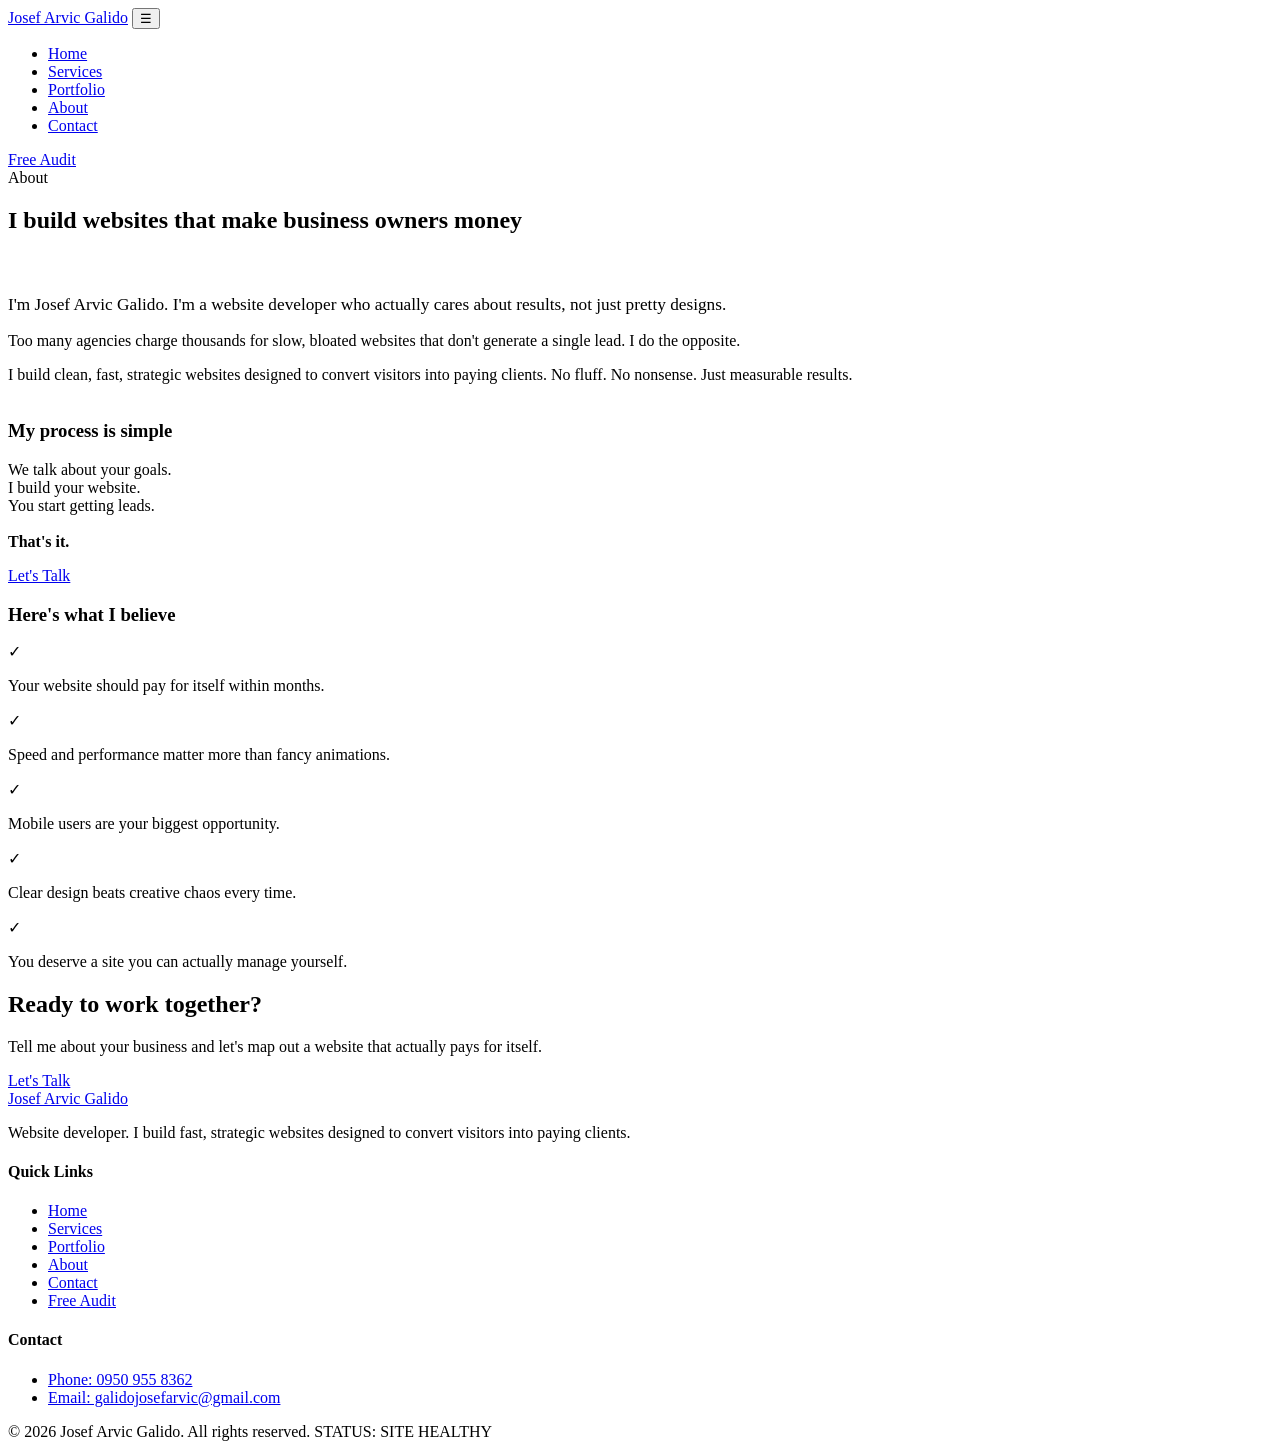
==== about.html @ 38b643fd "Add files via upload" ====
<!DOCTYPE html>
<html lang="en">
<head>
<meta charset="UTF-8">
<meta name="viewport" content="width=device-width, initial-scale=1.0">
<title>About — Josef Arvic Galido</title>
<meta name="description" content="I'm Josef Arvic Galido, a website developer who builds fast, strategic websites designed to make you money.">
<link rel="preconnect" href="https://fonts.googleapis.com">
<link rel="preconnect" href="https://fonts.gstatic.com" crossorigin>
<link href="https://fonts.googleapis.com/css2?family=Space+Grotesk:wght@500;600;700&family=Inter:wght@400;500;600;700&family=IBM+Plex+Mono:wght@400;500;600&display=swap" rel="stylesheet">
<link rel="stylesheet" href="css/style.css">
</head>
<body>

<header class="site-header">
  <nav class="nav">
    <a href="index.html" class="brand"><span class="blip"></span>Josef Arvic Galido</a>
    <button class="nav-toggle" aria-label="Toggle menu" aria-expanded="false">☰</button>
    <ul class="nav-links">
      <li><a href="index.html">Home</a></li>
      <li><a href="services.html">Services</a></li>
      <li><a href="portfolio.html">Portfolio</a></li>
      <li><a href="about.html" class="is-active">About</a></li>
      <li><a href="contact.html">Contact</a></li>
    </ul>
    <div class="nav-cta">
      <a href="audit.html" class="btn btn-secondary">Free Audit</a>
    </div>
  </nav>
</header>

<main>

  <section class="page-hero">
    <div class="container">
      <span class="tag -pass"><span class="dot"></span>About</span>
      <h1>I build websites that make business owners money</h1>
    </div>
  </section>

  <section style="padding-top:24px;">
    <div class="container">
      <div class="grid-2" style="align-items:start;">
        <div>
          <p style="font-size:1.08rem; color:var(--ink);">I'm Josef Arvic Galido. I'm a website developer who actually cares about results, not just pretty designs.</p>
          <p>Too many agencies charge thousands for slow, bloated websites that don't generate a single lead. I do the opposite.</p>
          <p>I build clean, fast, strategic websites designed to convert visitors into paying clients. No fluff. No nonsense. Just measurable results.</p>

          <h3 style="margin-top:36px;">My process is simple</h3>
          <div class="process-steps">
            <div class="process-step"><span class="num"></span><p style="margin:0; color:var(--ink);">We talk about your goals.</p></div>
            <div class="process-step"><span class="num"></span><p style="margin:0; color:var(--ink);">I build your website.</p></div>
            <div class="process-step"><span class="num"></span><p style="margin:0; color:var(--ink);">You start getting leads.</p></div>
          </div>
          <p style="margin-top:18px; font-weight:600; color:var(--ink);">That's it.</p>

          <a href="contact.html" class="btn btn-primary" style="margin-top:10px;">Let's Talk</a>
        </div>

        <div>
          <h3 style="margin-bottom:16px;">Here's what I believe</h3>
          <div class="belief-list">
            <div class="belief-item"><span class="mark">✓</span><p>Your website should pay for itself within months.</p></div>
            <div class="belief-item"><span class="mark">✓</span><p>Speed and performance matter more than fancy animations.</p></div>
            <div class="belief-item"><span class="mark">✓</span><p>Mobile users are your biggest opportunity.</p></div>
            <div class="belief-item"><span class="mark">✓</span><p>Clear design beats creative chaos every time.</p></div>
            <div class="belief-item"><span class="mark">✓</span><p>You deserve a site you can actually manage yourself.</p></div>
          </div>
        </div>
      </div>

      <div class="final-cta mt-lg">
        <h2>Ready to work together?</h2>
        <p>Tell me about your business and let's map out a website that actually pays for itself.</p>
        <a href="contact.html" class="btn btn-primary">Let's Talk</a>
      </div>
    </div>
  </section>

</main>

<footer class="site-footer">
  <div class="container">
    <div class="footer-grid">
      <div class="footer-brand">
        <a href="index.html" class="brand"><span class="blip"></span>Josef Arvic Galido</a>
        <p>Website developer. I build fast, strategic websites designed to convert visitors into paying clients.</p>
      </div>
      <div class="footer-col">
        <h4>Quick Links</h4>
        <ul>
          <li><a href="index.html">Home</a></li>
          <li><a href="services.html">Services</a></li>
          <li><a href="portfolio.html">Portfolio</a></li>
          <li><a href="about.html">About</a></li>
          <li><a href="contact.html">Contact</a></li>
          <li><a href="audit.html">Free Audit</a></li>
        </ul>
      </div>
      <div class="footer-col">
        <h4>Contact</h4>
        <ul>
          <li><a href="tel:+639509558362">Phone: 0950 955 8362</a></li>
          <li><a href="mailto:galidojosefarvic@gmail.com">Email: galidojosefarvic@gmail.com</a></li>
        </ul>
      </div>
    </div>
    <div class="footer-bottom">
      <span>© 2026 Josef Arvic Galido. All rights reserved.</span>
      <span>STATUS: SITE HEALTHY</span>
    </div>
  </div>
</footer>

<script src="js/script.js"></script>
</body>
</html>
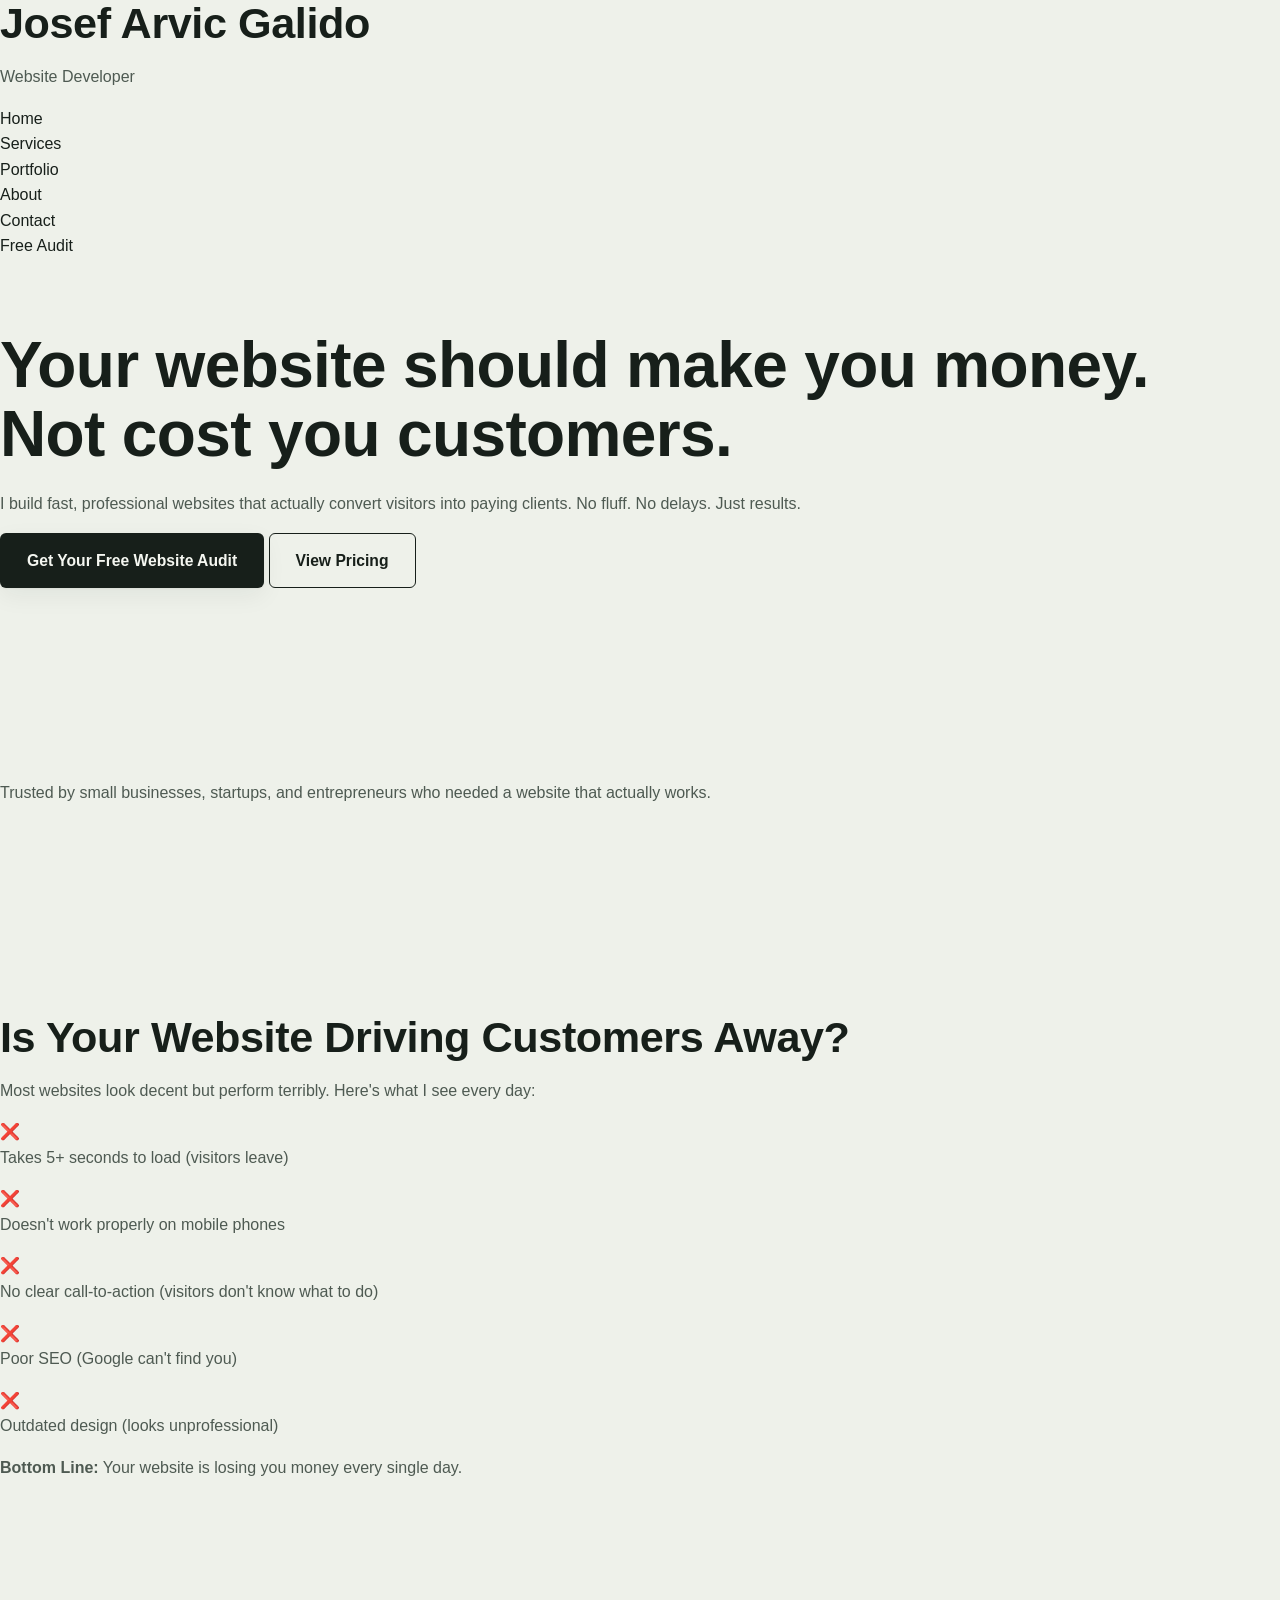
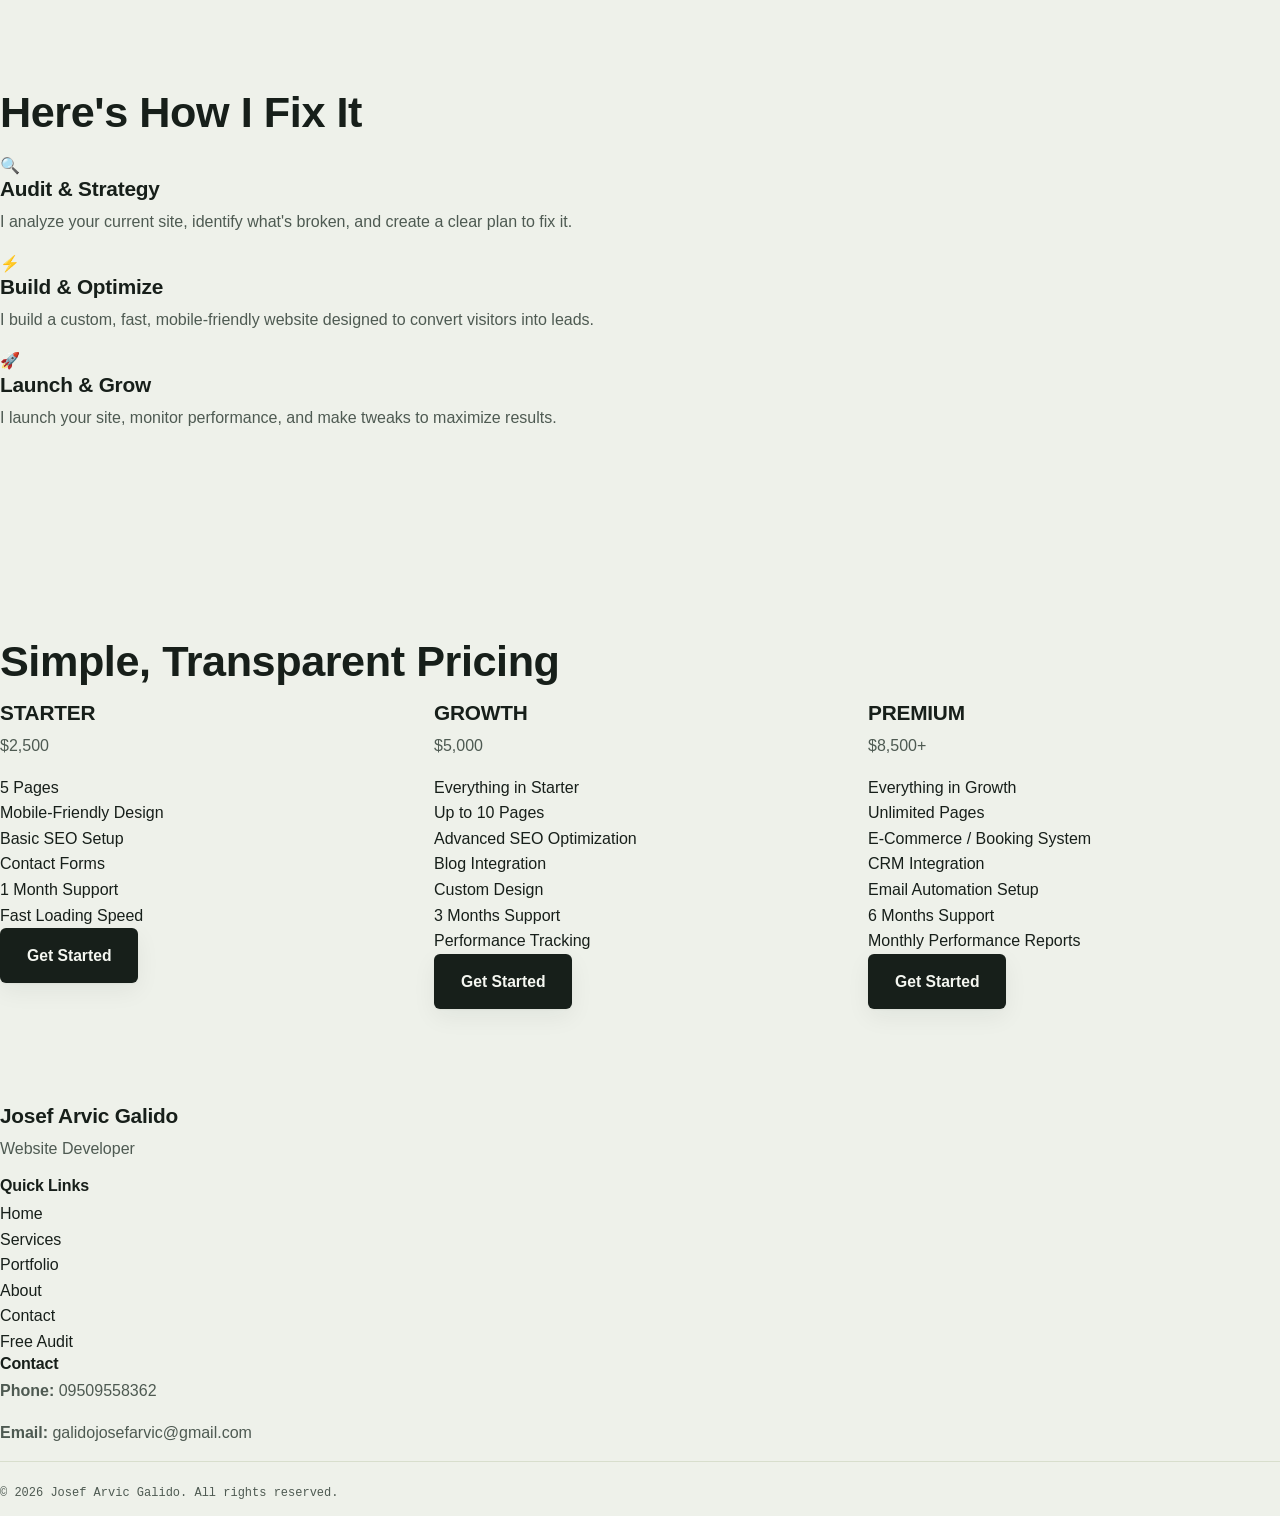
==== commit f8de388e: "Update about.html" ====
--- a/about.html
+++ b/about.html
@@ -1,117 +1,186 @@
 <!DOCTYPE html>
 <html lang="en">
 <head>
-<meta charset="UTF-8">
-<meta name="viewport" content="width=device-width, initial-scale=1.0">
-<title>About — Josef Arvic Galido</title>
-<meta name="description" content="I'm Josef Arvic Galido, a website developer who builds fast, strategic websites designed to make you money.">
-<link rel="preconnect" href="https://fonts.googleapis.com">
-<link rel="preconnect" href="https://fonts.gstatic.com" crossorigin>
-<link href="https://fonts.googleapis.com/css2?family=Space+Grotesk:wght@500;600;700&family=Inter:wght@400;500;600;700&family=IBM+Plex+Mono:wght@400;500;600&display=swap" rel="stylesheet">
-<link rel="stylesheet" href="css/style.css">
+    <meta charset="UTF-8">
+    <meta name="viewport" content="width=device-width, initial-scale=1.0">
+    <title>Josef Galido - Website Developer</title>
+    
+    <!-- CORRECT CSS PATH -->
+    <link rel="stylesheet" href="style.css">
 </head>
 <body>
 
-<header class="site-header">
-  <nav class="nav">
-    <a href="index.html" class="brand"><span class="blip"></span>Josef Arvic Galido</a>
-    <button class="nav-toggle" aria-label="Toggle menu" aria-expanded="false">☰</button>
-    <ul class="nav-links">
-      <li><a href="index.html">Home</a></li>
-      <li><a href="services.html">Services</a></li>
-      <li><a href="portfolio.html">Portfolio</a></li>
-      <li><a href="about.html" class="is-active">About</a></li>
-      <li><a href="contact.html">Contact</a></li>
-    </ul>
-    <div class="nav-cta">
-      <a href="audit.html" class="btn btn-secondary">Free Audit</a>
-    </div>
-  </nav>
-</header>
+    <!-- ===== NAVIGATION ===== -->
+    <nav>
+        <div class="nav-container">
+            <div class="logo">
+                <h2>Josef Arvic Galido</h2>
+                <p>Website Developer</p>
+            </div>
+            <ul>
+                <li><a href="index.html">Home</a></li>
+                <li><a href="services.html">Services</a></li>
+                <li><a href="portfolio.html">Portfolio</a></li>
+                <li><a href="about.html">About</a></li>
+                <li><a href="contact.html">Contact</a></li>
+                <li><a href="audit.html">Free Audit</a></li>
+            </ul>
+        </div>
+    </nav>
 
-<main>
+    <!-- ===== HERO SECTION ===== -->
+    <section class="hero">
+        <div class="hero-container">
+            <h1>Your website should make you money.<br>Not cost you customers.</h1>
+            <p>I build fast, professional websites that actually convert visitors into paying clients. No fluff. No delays. Just results.</p>
+            <div class="hero-buttons">
+                <a href="audit.html" class="btn btn-primary">Get Your Free Website Audit</a>
+                <a href="services.html" class="btn btn-secondary">View Pricing</a>
+            </div>
+        </div>
+    </section>
 
-  <section class="page-hero">
-    <div class="container">
-      <span class="tag -pass"><span class="dot"></span>About</span>
-      <h1>I build websites that make business owners money</h1>
-    </div>
-  </section>
+    <!-- ===== TRUST BAR ===== -->
+    <section class="trust-bar">
+        <p>Trusted by small businesses, startups, and entrepreneurs who needed a website that actually works.</p>
+    </section>
 
-  <section style="padding-top:24px;">
-    <div class="container">
-      <div class="grid-2" style="align-items:start;">
-        <div>
-          <p style="font-size:1.08rem; color:var(--ink);">I'm Josef Arvic Galido. I'm a website developer who actually cares about results, not just pretty designs.</p>
-          <p>Too many agencies charge thousands for slow, bloated websites that don't generate a single lead. I do the opposite.</p>
-          <p>I build clean, fast, strategic websites designed to convert visitors into paying clients. No fluff. No nonsense. Just measurable results.</p>
+    <!-- ===== DIAGNOSIS SECTION ===== -->
+    <section class="diagnosis">
+        <div class="diagnosis-container">
+            <h2>Is Your Website Driving Customers Away?</h2>
+            <p>Most websites look decent but perform terribly. Here's what I see every day:</p>
+            <div class="diagnosis-grid">
+                <div class="diagnosis-item">
+                    <span class="icon">❌</span>
+                    <p>Takes 5+ seconds to load (visitors leave)</p>
+                </div>
+                <div class="diagnosis-item">
+                    <span class="icon">❌</span>
+                    <p>Doesn't work properly on mobile phones</p>
+                </div>
+                <div class="diagnosis-item">
+                    <span class="icon">❌</span>
+                    <p>No clear call-to-action (visitors don't know what to do)</p>
+                </div>
+                <div class="diagnosis-item">
+                    <span class="icon">❌</span>
+                    <p>Poor SEO (Google can't find you)</p>
+                </div>
+                <div class="diagnosis-item">
+                    <span class="icon">❌</span>
+                    <p>Outdated design (looks unprofessional)</p>
+                </div>
+            </div>
+            <p class="diagnosis-bottom"><strong>Bottom Line:</strong> Your website is losing you money every single day.</p>
+        </div>
+    </section>
 
-          <h3 style="margin-top:36px;">My process is simple</h3>
-          <div class="process-steps">
-            <div class="process-step"><span class="num"></span><p style="margin:0; color:var(--ink);">We talk about your goals.</p></div>
-            <div class="process-step"><span class="num"></span><p style="margin:0; color:var(--ink);">I build your website.</p></div>
-            <div class="process-step"><span class="num"></span><p style="margin:0; color:var(--ink);">You start getting leads.</p></div>
-          </div>
-          <p style="margin-top:18px; font-weight:600; color:var(--ink);">That's it.</p>
+    <!-- ===== SOLUTION SECTION ===== -->
+    <section class="solution">
+        <div class="solution-container">
+            <h2>Here's How I Fix It</h2>
+            <div class="solution-grid">
+                <div class="solution-item">
+                    <span class="icon">🔍</span>
+                    <h3>Audit & Strategy</h3>
+                    <p>I analyze your current site, identify what's broken, and create a clear plan to fix it.</p>
+                </div>
+                <div class="solution-item">
+                    <span class="icon">⚡</span>
+                    <h3>Build & Optimize</h3>
+                    <p>I build a custom, fast, mobile-friendly website designed to convert visitors into leads.</p>
+                </div>
+                <div class="solution-item">
+                    <span class="icon">🚀</span>
+                    <h3>Launch & Grow</h3>
+                    <p>I launch your site, monitor performance, and make tweaks to maximize results.</p>
+                </div>
+            </div>
+        </div>
+    </section>
 
-          <a href="contact.html" class="btn btn-primary" style="margin-top:10px;">Let's Talk</a>
+    <!-- ===== PRICING SECTION ===== -->
+    <section class="pricing">
+        <div class="pricing-container">
+            <h2>Simple, Transparent Pricing</h2>
+            <div class="pricing-grid">
+                <div class="pricing-item">
+                    <h3>STARTER</h3>
+                    <p class="price">$2,500</p>
+                    <ul>
+                        <li>5 Pages</li>
+                        <li>Mobile-Friendly Design</li>
+                        <li>Basic SEO Setup</li>
+                        <li>Contact Forms</li>
+                        <li>1 Month Support</li>
+                        <li>Fast Loading Speed</li>
+                    </ul>
+                    <a href="contact.html" class="btn btn-primary">Get Started</a>
+                </div>
+                <div class="pricing-item">
+                    <h3>GROWTH</h3>
+                    <p class="price">$5,000</p>
+                    <ul>
+                        <li>Everything in Starter</li>
+                        <li>Up to 10 Pages</li>
+                        <li>Advanced SEO Optimization</li>
+                        <li>Blog Integration</li>
+                        <li>Custom Design</li>
+                        <li>3 Months Support</li>
+                        <li>Performance Tracking</li>
+                    </ul>
+                    <a href="contact.html" class="btn btn-primary">Get Started</a>
+                </div>
+                <div class="pricing-item">
+                    <h3>PREMIUM</h3>
+                    <p class="price">$8,500+</p>
+                    <ul>
+                        <li>Everything in Growth</li>
+                        <li>Unlimited Pages</li>
+                        <li>E-Commerce / Booking System</li>
+                        <li>CRM Integration</li>
+                        <li>Email Automation Setup</li>
+                        <li>6 Months Support</li>
+                        <li>Monthly Performance Reports</li>
+                    </ul>
+                    <a href="contact.html" class="btn btn-primary">Get Started</a>
+                </div>
+            </div>
         </div>
+    </section>
 
-        <div>
-          <h3 style="margin-bottom:16px;">Here's what I believe</h3>
-          <div class="belief-list">
-            <div class="belief-item"><span class="mark">✓</span><p>Your website should pay for itself within months.</p></div>
-            <div class="belief-item"><span class="mark">✓</span><p>Speed and performance matter more than fancy animations.</p></div>
-            <div class="belief-item"><span class="mark">✓</span><p>Mobile users are your biggest opportunity.</p></div>
-            <div class="belief-item"><span class="mark">✓</span><p>Clear design beats creative chaos every time.</p></div>
-            <div class="belief-item"><span class="mark">✓</span><p>You deserve a site you can actually manage yourself.</p></div>
-          </div>
+    <!-- ===== FOOTER ===== -->
+    <footer>
+        <div class="footer-container">
+            <div class="footer-left">
+                <h3>Josef Arvic Galido</h3>
+                <p>Website Developer</p>
+            </div>
+            <div class="footer-center">
+                <h4>Quick Links</h4>
+                <ul>
+                    <li><a href="index.html">Home</a></li>
+                    <li><a href="services.html">Services</a></li>
+                    <li><a href="portfolio.html">Portfolio</a></li>
+                    <li><a href="about.html">About</a></li>
+                    <li><a href="contact.html">Contact</a></li>
+                    <li><a href="audit.html">Free Audit</a></li>
+                </ul>
+            </div>
+            <div class="footer-right">
+                <h4>Contact</h4>
+                <p><strong>Phone:</strong> 09509558362</p>
+                <p><strong>Email:</strong> galidojosefarvic@gmail.com</p>
+            </div>
         </div>
-      </div>
+        <div class="footer-bottom">
+            <p>&copy; 2026 Josef Arvic Galido. All rights reserved.</p>
+        </div>
+    </footer>
 
-      <div class="final-cta mt-lg">
-        <h2>Ready to work together?</h2>
-        <p>Tell me about your business and let's map out a website that actually pays for itself.</p>
-        <a href="contact.html" class="btn btn-primary">Let's Talk</a>
-      </div>
-    </div>
-  </section>
+    <!-- CORRECT SCRIPT PATH -->
+    <script src="script.js"></script>
 
-</main>
-
-<footer class="site-footer">
-  <div class="container">
-    <div class="footer-grid">
-      <div class="footer-brand">
-        <a href="index.html" class="brand"><span class="blip"></span>Josef Arvic Galido</a>
-        <p>Website developer. I build fast, strategic websites designed to convert visitors into paying clients.</p>
-      </div>
-      <div class="footer-col">
-        <h4>Quick Links</h4>
-        <ul>
-          <li><a href="index.html">Home</a></li>
-          <li><a href="services.html">Services</a></li>
-          <li><a href="portfolio.html">Portfolio</a></li>
-          <li><a href="about.html">About</a></li>
-          <li><a href="contact.html">Contact</a></li>
-          <li><a href="audit.html">Free Audit</a></li>
-        </ul>
-      </div>
-      <div class="footer-col">
-        <h4>Contact</h4>
-        <ul>
-          <li><a href="tel:+639509558362">Phone: 0950 955 8362</a></li>
-          <li><a href="mailto:galidojosefarvic@gmail.com">Email: galidojosefarvic@gmail.com</a></li>
-        </ul>
-      </div>
-    </div>
-    <div class="footer-bottom">
-      <span>© 2026 Josef Arvic Galido. All rights reserved.</span>
-      <span>STATUS: SITE HEALTHY</span>
-    </div>
-  </div>
-</footer>
-
-<script src="js/script.js"></script>
 </body>
 </html>
--- a/style.css
+++ b/style.css
@@ -0,0 +1,499 @@
+/* ============================================================
+   DESIGN TOKENS
+   Concept: the site reads like a live diagnostic report —
+   the exact thing Josef sells. Status colors (fail/warn/pass)
+   double as the brand palette instead of a decorative accent.
+   ============================================================ */
+:root{
+  --bg:        #EEF1EA;
+  --bg-deep:   #E4E9DD;
+  --panel:     #FFFFFF;
+  --ink:       #171F1A;
+  --ink-soft:  #4E5A52;
+  --ink-faint: #8B958A;
+  --line:      #D8DECD;
+
+  --pass:      #1F8A5F;
+  --pass-bg:   #E4F3EA;
+  --warn:      #C6862B;
+  --warn-bg:   #FBF0DD;
+  --fail:      #C1432E;
+  --fail-bg:   #FAE7E2;
+
+  --radius-sm: 6px;
+  --radius:    10px;
+  --radius-lg: 18px;
+
+  --shadow: 0 1px 2px rgba(23,31,26,0.04), 0 8px 24px rgba(23,31,26,0.06);
+  --shadow-lg: 0 4px 8px rgba(23,31,26,0.05), 0 20px 48px rgba(23,31,26,0.10);
+
+  --font-display: "Space Grotesk", "Arial Narrow", sans-serif;
+  --font-body: "Inter", -apple-system, BlinkMacSystemFont, sans-serif;
+  --font-mono: "IBM Plex Mono", "SFMono-Regular", monospace;
+
+  --wrap: 1160px;
+}
+
+*,*::before,*::after{ box-sizing:border-box; }
+html{ scroll-behavior:smooth; }
+@media (prefers-reduced-motion: reduce){
+  html{ scroll-behavior:auto; }
+  *,*::before,*::after{ animation-duration:0.001ms !important; animation-iteration-count:1 !important; transition-duration:0.001ms !important; }
+}
+
+body{
+  margin:0;
+  background:var(--bg);
+  color:var(--ink);
+  font-family:var(--font-body);
+  font-size:16px;
+  line-height:1.6;
+  -webkit-font-smoothing:antialiased;
+}
+
+img{ max-width:100%; display:block; }
+a{ color:inherit; text-decoration:none; }
+ul{ margin:0; padding:0; list-style:none; }
+button{ font-family:inherit; }
+
+h1,h2,h3,h4{
+  font-family:var(--font-display);
+  color:var(--ink);
+  margin:0 0 0.4em;
+  line-height:1.08;
+  letter-spacing:-0.01em;
+}
+h1{ font-size:clamp(2.4rem, 5vw, 4rem); font-weight:600; }
+h2{ font-size:clamp(1.9rem, 3.4vw, 2.7rem); font-weight:600; }
+h3{ font-size:1.3rem; font-weight:600; }
+p{ margin:0 0 1em; color:var(--ink-soft); }
+
+.container{
+  max-width:var(--wrap);
+  margin:0 auto;
+  padding:0 28px;
+}
+
+.mono{ font-family:var(--font-mono); }
+
+/* -------- eyebrow / status tag --------
+   Doubles as the report's structural device: every section
+   opens with a real status line, not a decorative number. */
+.tag{
+  display:inline-flex;
+  align-items:center;
+  gap:8px;
+  font-family:var(--font-mono);
+  font-size:0.72rem;
+  letter-spacing:0.08em;
+  text-transform:uppercase;
+  padding:5px 12px;
+  border-radius:999px;
+  border:1px solid var(--line);
+  color:var(--ink-soft);
+  background:var(--panel);
+  margin-bottom:18px;
+}
+.tag .dot{ width:7px; height:7px; border-radius:50%; flex:none; }
+.tag.-fail .dot{ background:var(--fail); }
+.tag.-fail{ color:var(--fail); border-color:#EBC3B9; background:var(--fail-bg); }
+.tag.-warn .dot{ background:var(--warn); }
+.tag.-warn{ color:var(--warn); border-color:#EFD6A6; background:var(--warn-bg); }
+.tag.-pass .dot{ background:var(--pass); }
+.tag.-pass{ color:var(--pass); border-color:#BCE0CC; background:var(--pass-bg); }
+
+/* -------- buttons -------- */
+.btn{
+  display:inline-flex;
+  align-items:center;
+  gap:8px;
+  font-family:var(--font-body);
+  font-weight:600;
+  font-size:0.98rem;
+  padding:14px 26px;
+  border-radius:var(--radius-sm);
+  border:1.5px solid transparent;
+  cursor:pointer;
+  transition:transform .15s ease, box-shadow .15s ease, background .15s ease, border-color .15s ease;
+}
+.btn:focus-visible{ outline:3px solid #17201B; outline-offset:2px; }
+.btn-primary{
+  background:var(--ink);
+  color:#F5F7F1;
+  box-shadow:var(--shadow);
+}
+.btn-primary:hover{ transform:translateY(-2px); box-shadow:var(--shadow-lg); background:#22302A; }
+.btn-secondary{
+  background:transparent;
+  color:var(--ink);
+  border-color:var(--ink);
+}
+.btn-secondary:hover{ background:var(--ink); color:#F5F7F1; }
+.btn-ghost{
+  background:transparent;
+  color:var(--ink-soft);
+  border-color:var(--line);
+  padding:11px 20px;
+  font-size:0.9rem;
+}
+.btn-ghost:hover{ border-color:var(--ink); color:var(--ink); }
+.btn-block{ width:100%; justify-content:center; }
+
+/* -------- nav -------- */
+.site-header{
+  position:sticky; top:0; z-index:50;
+  background:rgba(238,241,234,0.86);
+  backdrop-filter:blur(10px);
+  border-bottom:1px solid var(--line);
+}
+.nav{
+  display:flex; align-items:center; justify-content:space-between;
+  padding:16px 28px;
+  max-width:var(--wrap); margin:0 auto;
+}
+.brand{
+  font-family:var(--font-display);
+  font-weight:600;
+  font-size:1.1rem;
+  display:flex; align-items:center; gap:10px;
+}
+.brand .blip{
+  width:10px; height:10px; border-radius:3px;
+  background:var(--pass);
+  box-shadow:0 0 0 3px var(--pass-bg);
+}
+.nav-links{
+  display:flex; gap:2px; align-items:center;
+}
+.nav-links a{
+  font-size:0.92rem; font-weight:500; color:var(--ink-soft);
+  padding:9px 14px; border-radius:var(--radius-sm);
+  transition:color .15s, background .15s;
+}
+.nav-links a:hover{ color:var(--ink); background:var(--panel); }
+.nav-links a.is-active{ color:var(--ink); background:var(--panel); box-shadow:var(--shadow); }
+.nav-cta{ display:flex; align-items:center; gap:10px; }
+.nav-toggle{ display:none; }
+
+@media (max-width:860px){
+  .nav-links{
+    position:fixed; inset:64px 16px auto 16px;
+    flex-direction:column; align-items:stretch;
+    background:var(--panel); border:1px solid var(--line);
+    border-radius:var(--radius); padding:10px;
+    box-shadow:var(--shadow-lg);
+    transform-origin:top;
+    display:none;
+  }
+  .nav-links.is-open{ display:flex; }
+  .nav-links a{ padding:12px 14px; }
+  .nav-cta .btn-secondary{ display:none; }
+  .nav-toggle{
+    display:flex; align-items:center; justify-content:center;
+    width:40px; height:40px; border-radius:var(--radius-sm);
+    border:1.5px solid var(--line); background:var(--panel);
+  }
+}
+
+/* -------- sections -------- */
+section{ padding:96px 0; }
+@media (max-width:760px){ section{ padding:64px 0; } }
+.section-head{ max-width:640px; margin-bottom:52px; }
+.section-head p{ font-size:1.08rem; }
+
+/* -------- hero -------- */
+.hero{ padding-top:72px; }
+.hero-grid{
+  display:grid; grid-template-columns:1.05fr 0.95fr; gap:56px; align-items:center;
+}
+@media (max-width:960px){ .hero-grid{ grid-template-columns:1fr; } }
+.hero h1{ margin-bottom:22px; }
+.hero .lede{ font-size:1.18rem; max-width:520px; }
+.hero-ctas{ display:flex; gap:14px; margin-top:30px; flex-wrap:wrap; }
+.hero-foot{
+  margin-top:38px; font-family:var(--font-mono); font-size:0.78rem;
+  color:var(--ink-faint); letter-spacing:0.02em;
+}
+
+/* -------- diagnostic scanner (signature element) -------- */
+.scanner{
+  background:var(--panel);
+  border:1px solid var(--line);
+  border-radius:var(--radius-lg);
+  box-shadow:var(--shadow-lg);
+  padding:22px;
+}
+.scanner-top{
+  display:flex; align-items:center; justify-content:space-between;
+  padding:2px 6px 16px; border-bottom:1px dashed var(--line); margin-bottom:18px;
+}
+.scanner-top .mono{ font-size:0.72rem; letter-spacing:0.08em; color:var(--ink-faint); text-transform:uppercase; }
+.scanner-dots{ display:flex; gap:6px; }
+.scanner-dots span{ width:8px; height:8px; border-radius:50%; background:var(--line); }
+.scan-row{
+  display:grid; grid-template-columns:120px 1fr 56px;
+  align-items:center; gap:14px; padding:12px 6px;
+}
+.scan-row + .scan-row{ border-top:1px solid var(--bg-deep); }
+.scan-label{ font-family:var(--font-mono); font-size:0.8rem; color:var(--ink-soft); }
+.scan-track{
+  position:relative; height:8px; background:var(--bg-deep); border-radius:999px; overflow:hidden;
+}
+.scan-fill{
+  position:absolute; inset:0 auto 0 0; width:var(--start,20%);
+  border-radius:999px; background:var(--fail);
+  animation:scanfix 2.6s ease-in-out .3s infinite;
+}
+.scan-value{ font-family:var(--font-mono); font-size:0.85rem; text-align:right; color:var(--ink); font-weight:600; }
+@keyframes scanfix{
+  0%,8%{ width:var(--start,20%); background:var(--fail); }
+  45%,60%{ width:var(--end,92%); background:var(--pass); }
+  92%,100%{ width:var(--start,20%); background:var(--fail); }
+}
+.scanner-note{
+  margin-top:16px; padding-top:14px; border-top:1px dashed var(--line);
+  font-family:var(--font-mono); font-size:0.74rem; color:var(--ink-faint);
+  display:flex; justify-content:space-between; gap:10px;
+}
+
+/* -------- trust bar -------- */
+.trust{
+  border-top:1px solid var(--line); border-bottom:1px solid var(--line);
+  padding:26px 0; background:var(--bg-deep);
+}
+.trust p{
+  margin:0; text-align:center; font-family:var(--font-mono); font-size:0.85rem;
+  letter-spacing:0.02em; color:var(--ink-soft);
+}
+
+/* -------- problem list -------- */
+.problem-grid{ display:grid; grid-template-columns:repeat(2,1fr); gap:14px; }
+@media (max-width:700px){ .problem-grid{ grid-template-columns:1fr; } }
+.problem-item{
+  display:flex; gap:14px; align-items:flex-start;
+  background:var(--panel); border:1px solid var(--line); border-radius:var(--radius);
+  padding:18px 20px;
+}
+.problem-item .mark{
+  flex:none; width:26px; height:26px; border-radius:7px;
+  background:var(--fail-bg); color:var(--fail); font-family:var(--font-mono);
+  font-size:0.85rem; display:flex; align-items:center; justify-content:center; font-weight:700;
+  margin-top:2px;
+}
+.problem-item p{ margin:0; color:var(--ink); font-size:0.98rem; }
+.bottom-line{
+  margin-top:34px; padding:22px 26px; border-radius:var(--radius);
+  background:var(--ink); color:#F0F2EA; display:flex; align-items:center; gap:14px;
+  font-family:var(--font-display); font-size:1.15rem; font-weight:600;
+}
+.bottom-line .dot-fail{ width:10px; height:10px; border-radius:50%; background:var(--fail); flex:none; }
+
+/* -------- solution / process cards -------- */
+.process-grid{ display:grid; grid-template-columns:repeat(3,1fr); gap:22px; }
+@media (max-width:860px){ .process-grid{ grid-template-columns:1fr; } }
+.process-card{
+  background:var(--panel); border:1px solid var(--line); border-radius:var(--radius-lg);
+  padding:28px 26px; position:relative;
+}
+.process-card .glyph{ font-size:1.6rem; margin-bottom:16px; }
+.process-card h3{ margin-bottom:10px; }
+.process-card p{ margin:0; font-size:0.96rem; }
+
+/* -------- case study -------- */
+.case-card{
+  background:var(--panel); border:1px solid var(--line); border-radius:var(--radius-lg);
+  padding:36px; box-shadow:var(--shadow);
+}
+.case-top{ display:flex; justify-content:space-between; align-items:flex-start; gap:20px; flex-wrap:wrap; margin-bottom:26px; }
+.case-compare{ display:grid; grid-template-columns:1fr 1fr; gap:16px; margin-bottom:26px; }
+@media (max-width:640px){ .case-compare{ grid-template-columns:1fr; } }
+.compare-col{ border-radius:var(--radius); padding:20px; }
+.compare-col.-before{ background:var(--fail-bg); border:1px solid #ECC5BB; }
+.compare-col.-after{ background:var(--pass-bg); border:1px solid #BEE1CE; }
+.compare-col .mono-label{ font-family:var(--font-mono); font-size:0.7rem; letter-spacing:0.08em; text-transform:uppercase; margin-bottom:10px; display:block; }
+.compare-col.-before .mono-label{ color:var(--fail); }
+.compare-col.-after .mono-label{ color:var(--pass); }
+.compare-col ul li{ font-size:0.94rem; color:var(--ink); padding:4px 0; }
+.quote{
+  border-left:3px solid var(--ink); padding-left:20px; font-family:var(--font-display);
+  font-size:1.2rem; font-weight:500; color:var(--ink);
+}
+.quote cite{ display:block; font-family:var(--font-mono); font-style:normal; font-size:0.8rem; color:var(--ink-faint); margin-top:10px; }
+
+/* -------- pricing -------- */
+.pricing-grid{ display:grid; grid-template-columns:repeat(3,1fr); gap:22px; align-items:stretch; }
+@media (max-width:900px){ .pricing-grid{ grid-template-columns:1fr; max-width:460px; margin:0 auto; } }
+.price-card{
+  background:var(--panel); border:1px solid var(--line); border-radius:var(--radius-lg);
+  padding:30px 26px; display:flex; flex-direction:column;
+}
+.price-card.-featured{ border-color:var(--ink); box-shadow:var(--shadow-lg); position:relative; transform:translateY(-6px); }
+.price-badge{
+  position:absolute; top:-13px; left:26px; background:var(--ink); color:#F0F2EA;
+  font-family:var(--font-mono); font-size:0.7rem; letter-spacing:0.06em; text-transform:uppercase;
+  padding:5px 12px; border-radius:999px;
+}
+.price-name{ font-family:var(--font-mono); font-size:0.78rem; letter-spacing:0.08em; text-transform:uppercase; color:var(--ink-faint); margin-bottom:6px; }
+.price-amount{ font-family:var(--font-display); font-size:2.4rem; font-weight:600; margin-bottom:6px; }
+.price-desc{ font-size:0.92rem; margin-bottom:22px; }
+.price-features{ margin-bottom:26px; flex:1; }
+.price-features li{ display:flex; gap:10px; align-items:flex-start; padding:8px 0; font-size:0.94rem; color:var(--ink); border-top:1px solid var(--bg-deep); }
+.price-features li:first-child{ border-top:none; }
+.price-features li::before{ content:"✓"; color:var(--pass); font-weight:700; flex:none; }
+
+/* -------- FAQ -------- */
+.faq-list{ max-width:760px; }
+.faq-item{ border-bottom:1px solid var(--line); }
+.faq-item:first-child{ border-top:1px solid var(--line); }
+.faq-q{
+  width:100%; display:flex; align-items:center; justify-content:space-between; gap:20px;
+  background:none; border:none; text-align:left; padding:22px 4px; cursor:pointer;
+  font-family:var(--font-display); font-size:1.05rem; font-weight:600; color:var(--ink);
+}
+.faq-q .plus{ font-family:var(--font-mono); color:var(--ink-faint); flex:none; transition:transform .2s ease; }
+.faq-item.is-open .plus{ transform:rotate(45deg); }
+.faq-a{ max-height:0; overflow:hidden; transition:max-height .25s ease; }
+.faq-a p{ padding:0 4px 22px; margin:0; }
+
+/* -------- final CTA -------- */
+.final-cta{
+  background:var(--ink); color:#F0F2EA; border-radius:var(--radius-lg);
+  padding:64px 48px; text-align:center;
+}
+.final-cta h2{ color:#F5F7F1; }
+.final-cta p{ color:#C6D0C4; max-width:520px; margin:0 auto 30px; font-size:1.08rem; }
+.final-cta .btn-primary{ background:var(--pass); color:#0E1F16; }
+.final-cta .btn-primary:hover{ background:#25A16E; }
+
+/* -------- footer -------- */
+.site-footer{ border-top:1px solid var(--line); padding:56px 0 32px; }
+.footer-grid{ display:grid; grid-template-columns:1.4fr 1fr 1fr; gap:40px; margin-bottom:40px; }
+@media (max-width:760px){ .footer-grid{ grid-template-columns:1fr; gap:28px; } }
+.footer-brand .brand{ margin-bottom:10px; }
+.footer-brand p{ font-size:0.92rem; max-width:320px; }
+.footer-col h4{ font-family:var(--font-mono); font-size:0.75rem; letter-spacing:0.08em; text-transform:uppercase; color:var(--ink-faint); margin-bottom:14px; }
+.footer-col li{ padding:5px 0; }
+.footer-col a{ color:var(--ink-soft); font-size:0.94rem; }
+.footer-col a:hover{ color:var(--ink); }
+.footer-bottom{
+  border-top:1px solid var(--line); padding-top:22px;
+  display:flex; justify-content:space-between; gap:12px; flex-wrap:wrap;
+  font-family:var(--font-mono); font-size:0.75rem; color:var(--ink-faint);
+}
+
+/* -------- page hero (inner pages) -------- */
+.page-hero{ padding:64px 0 20px; }
+.page-hero .tag{ margin-bottom:20px; }
+.page-hero .lede{ font-size:1.1rem; max-width:600px; }
+
+/* -------- generic content grids -------- */
+.grid-2{ display:grid; grid-template-columns:1fr 1fr; gap:22px; }
+@media (max-width:760px){ .grid-2{ grid-template-columns:1fr; } }
+.grid-3{ display:grid; grid-template-columns:repeat(3,1fr); gap:22px; }
+@media (max-width:860px){ .grid-3{ grid-template-columns:1fr; } }
+
+/* -------- service card -------- */
+.service-card{
+  background:var(--panel); border:1px solid var(--line); border-radius:var(--radius-lg);
+  padding:30px; display:flex; flex-direction:column; height:100%;
+}
+.service-head{ display:flex; justify-content:space-between; align-items:flex-start; gap:16px; margin-bottom:14px; }
+.service-price{ font-family:var(--font-mono); font-size:0.8rem; color:var(--ink-faint); white-space:nowrap; }
+.service-price b{ color:var(--ink); font-size:1rem; }
+.service-features{ margin:16px 0 22px; flex:1; }
+.service-features li{ font-size:0.92rem; padding:5px 0; color:var(--ink); display:flex; gap:8px; }
+.service-features li::before{ content:"—"; color:var(--ink-faint); flex:none; }
+
+/* -------- about beliefs -------- */
+.belief-list{ display:grid; gap:14px; }
+.belief-item{
+  display:flex; gap:14px; align-items:flex-start; background:var(--panel);
+  border:1px solid var(--line); border-radius:var(--radius); padding:18px 20px;
+}
+.belief-item .mark{
+  flex:none; width:26px; height:26px; border-radius:7px; background:var(--pass-bg);
+  color:var(--pass); font-family:var(--font-mono); font-size:0.85rem; font-weight:700;
+  display:flex; align-items:center; justify-content:center; margin-top:2px;
+}
+.process-steps{ counter-reset:step; display:grid; gap:16px; margin-top:8px; }
+.process-step{ display:flex; gap:16px; align-items:flex-start; }
+.process-step .num{
+  counter-increment:step; content:counter(step);
+  font-family:var(--font-mono); font-weight:700; font-size:0.9rem;
+  width:34px; height:34px; border-radius:50%; background:var(--ink); color:#F0F2EA;
+  display:flex; align-items:center; justify-content:center; flex:none;
+}
+.process-step .num::before{ content:counter(step); }
+
+/* -------- forms -------- */
+.form-panel{
+  background:var(--panel); border:1px solid var(--line); border-radius:var(--radius-lg);
+  padding:36px; box-shadow:var(--shadow);
+}
+.field{ margin-bottom:20px; }
+.field label{
+  display:block; font-family:var(--font-mono); font-size:0.75rem; letter-spacing:0.05em;
+  text-transform:uppercase; color:var(--ink-soft); margin-bottom:8px;
+}
+.field input, .field select, .field textarea{
+  width:100%; font-family:var(--font-body); font-size:0.98rem; color:var(--ink);
+  background:var(--bg); border:1.5px solid var(--line); border-radius:var(--radius-sm);
+  padding:13px 14px; transition:border-color .15s;
+}
+.field input:focus, .field select:focus, .field textarea:focus{
+  outline:none; border-color:var(--ink);
+}
+.field textarea{ resize:vertical; min-height:110px; }
+.field-row{ display:grid; grid-template-columns:1fr 1fr; gap:16px; }
+@media (max-width:600px){ .field-row{ grid-template-columns:1fr; } }
+.form-note{ margin-top:16px; font-size:0.85rem; color:var(--ink-faint); text-align:center; }
+.form-success{
+  display:none; text-align:center; padding:40px 20px;
+}
+.form-success.is-visible{ display:block; }
+.form-success .badge{
+  width:52px; height:52px; border-radius:50%; background:var(--pass-bg); color:var(--pass);
+  display:flex; align-items:center; justify-content:center; margin:0 auto 18px; font-size:1.4rem;
+}
+
+/* -------- direct contact card -------- */
+.direct-card{
+  background:var(--ink); color:#F0F2EA; border-radius:var(--radius-lg); padding:30px;
+}
+.direct-card h3{ color:#F5F7F1; }
+.direct-row{ display:flex; justify-content:space-between; padding:12px 0; border-top:1px solid rgba(240,242,234,0.14); font-size:0.95rem; }
+.direct-row:first-of-type{ border-top:none; }
+.direct-row span:first-child{ color:#9BAA96; font-family:var(--font-mono); font-size:0.78rem; text-transform:uppercase; letter-spacing:0.05em; }
+
+/* -------- audit checklist -------- */
+.audit-list{ display:grid; gap:12px; }
+.audit-list li{
+  display:flex; gap:12px; align-items:flex-start; background:var(--panel);
+  border:1px solid var(--line); border-radius:var(--radius); padding:14px 18px; font-size:0.95rem; color:var(--ink);
+}
+.audit-list li::before{ content:"✓"; color:var(--pass); font-weight:700; }
+
+/* -------- portfolio -------- */
+.port-grid{ display:grid; grid-template-columns:repeat(2,1fr); gap:24px; }
+@media (max-width:760px){ .port-grid{ grid-template-columns:1fr; } }
+.port-card{ background:var(--panel); border:1px solid var(--line); border-radius:var(--radius-lg); overflow:hidden; }
+.port-thumb{
+  aspect-ratio:16/10; background:
+    linear-gradient(135deg, var(--bg-deep), var(--bg));
+  position:relative; padding:16px;
+}
+.port-thumb .browser-dots{ display:flex; gap:6px; margin-bottom:14px; }
+.port-thumb .browser-dots span{ width:8px; height:8px; border-radius:50%; background:rgba(23,31,26,0.18); }
+.port-thumb .mock-lines{ display:flex; flex-direction:column; gap:8px; }
+.port-thumb .mock-lines .l{ height:9px; border-radius:3px; background:rgba(23,31,26,0.10); }
+.port-body{ padding:22px 24px; }
+.port-tagline{ font-family:var(--font-mono); font-size:0.72rem; letter-spacing:0.05em; text-transform:uppercase; color:var(--ink-faint); margin-bottom:6px; }
+.port-result{
+  margin-top:14px; display:inline-flex; align-items:center; gap:8px;
+  background:var(--pass-bg); color:var(--pass); font-family:var(--font-mono); font-size:0.8rem;
+  padding:6px 12px; border-radius:999px;
+}
+
+/* -------- utility -------- */
+.center{ text-align:center; margin-left:auto; margin-right:auto; }
+.mt-lg{ margin-top:48px; }
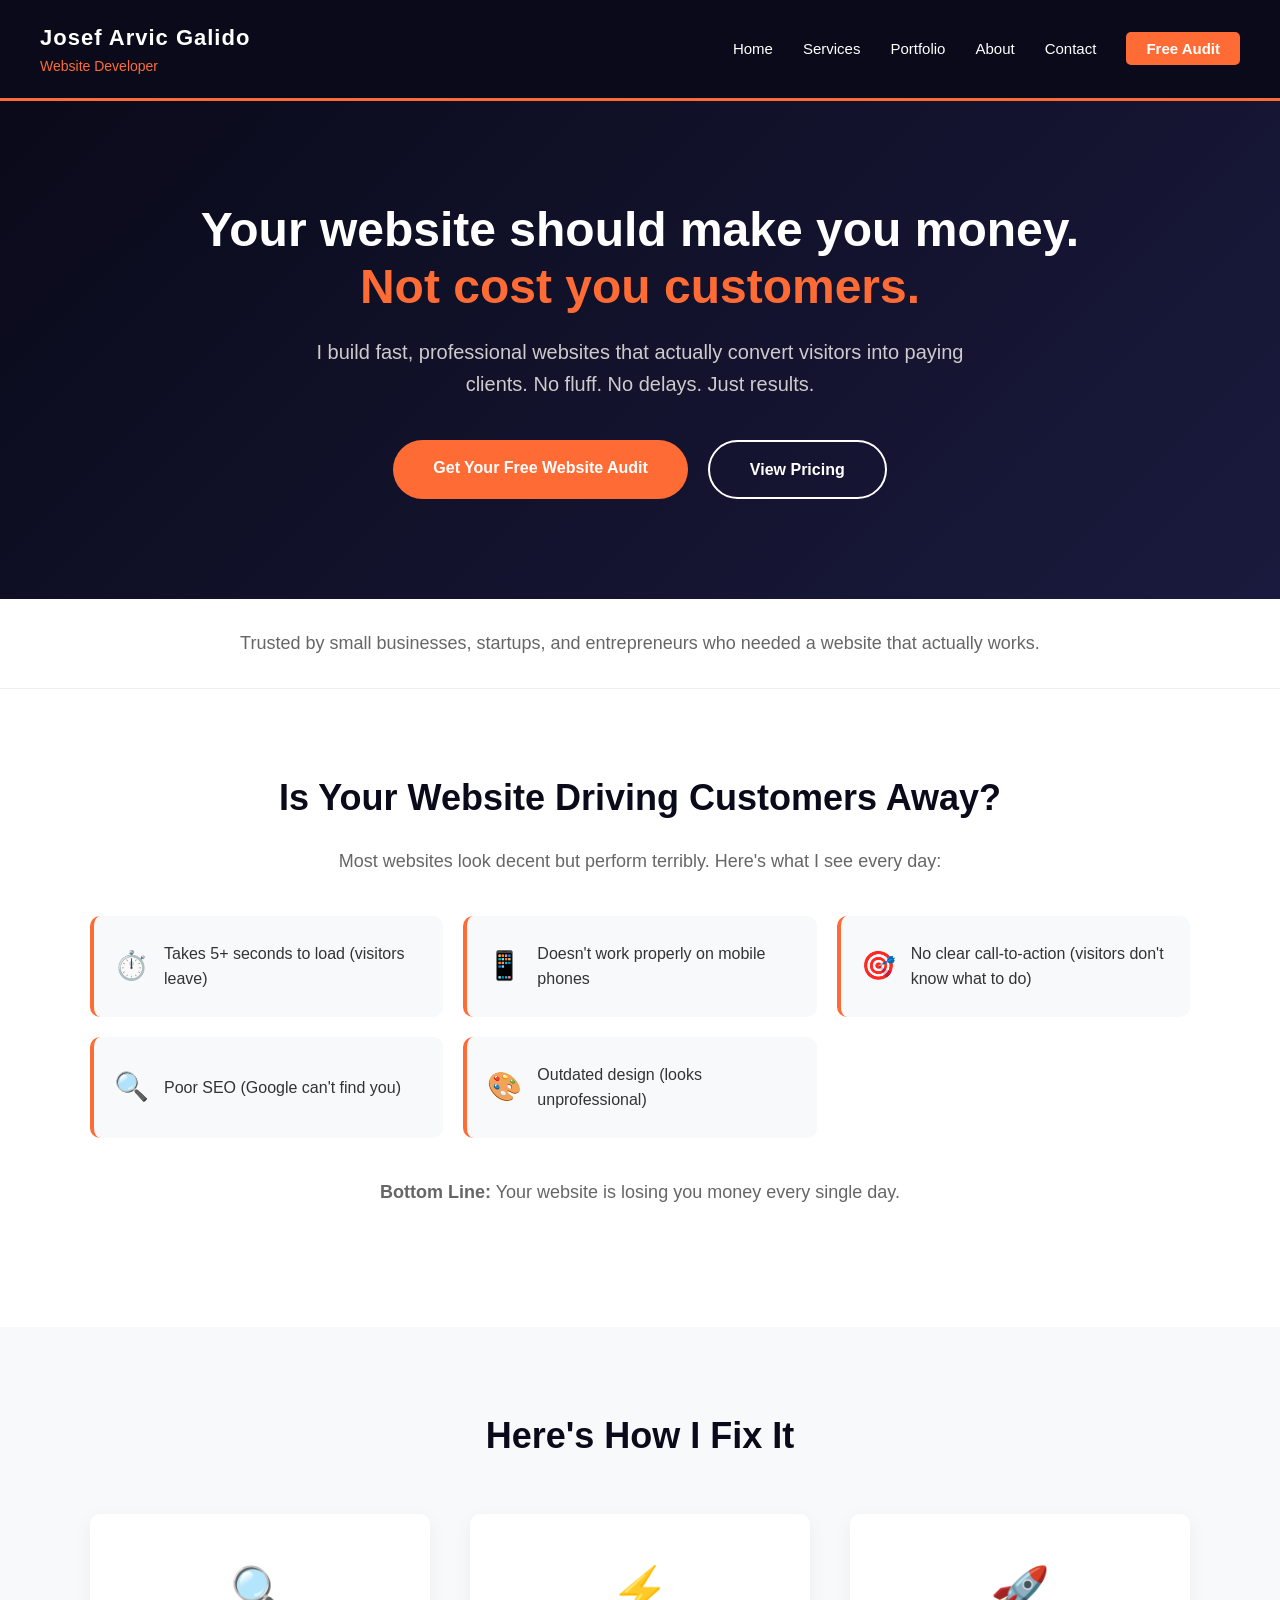
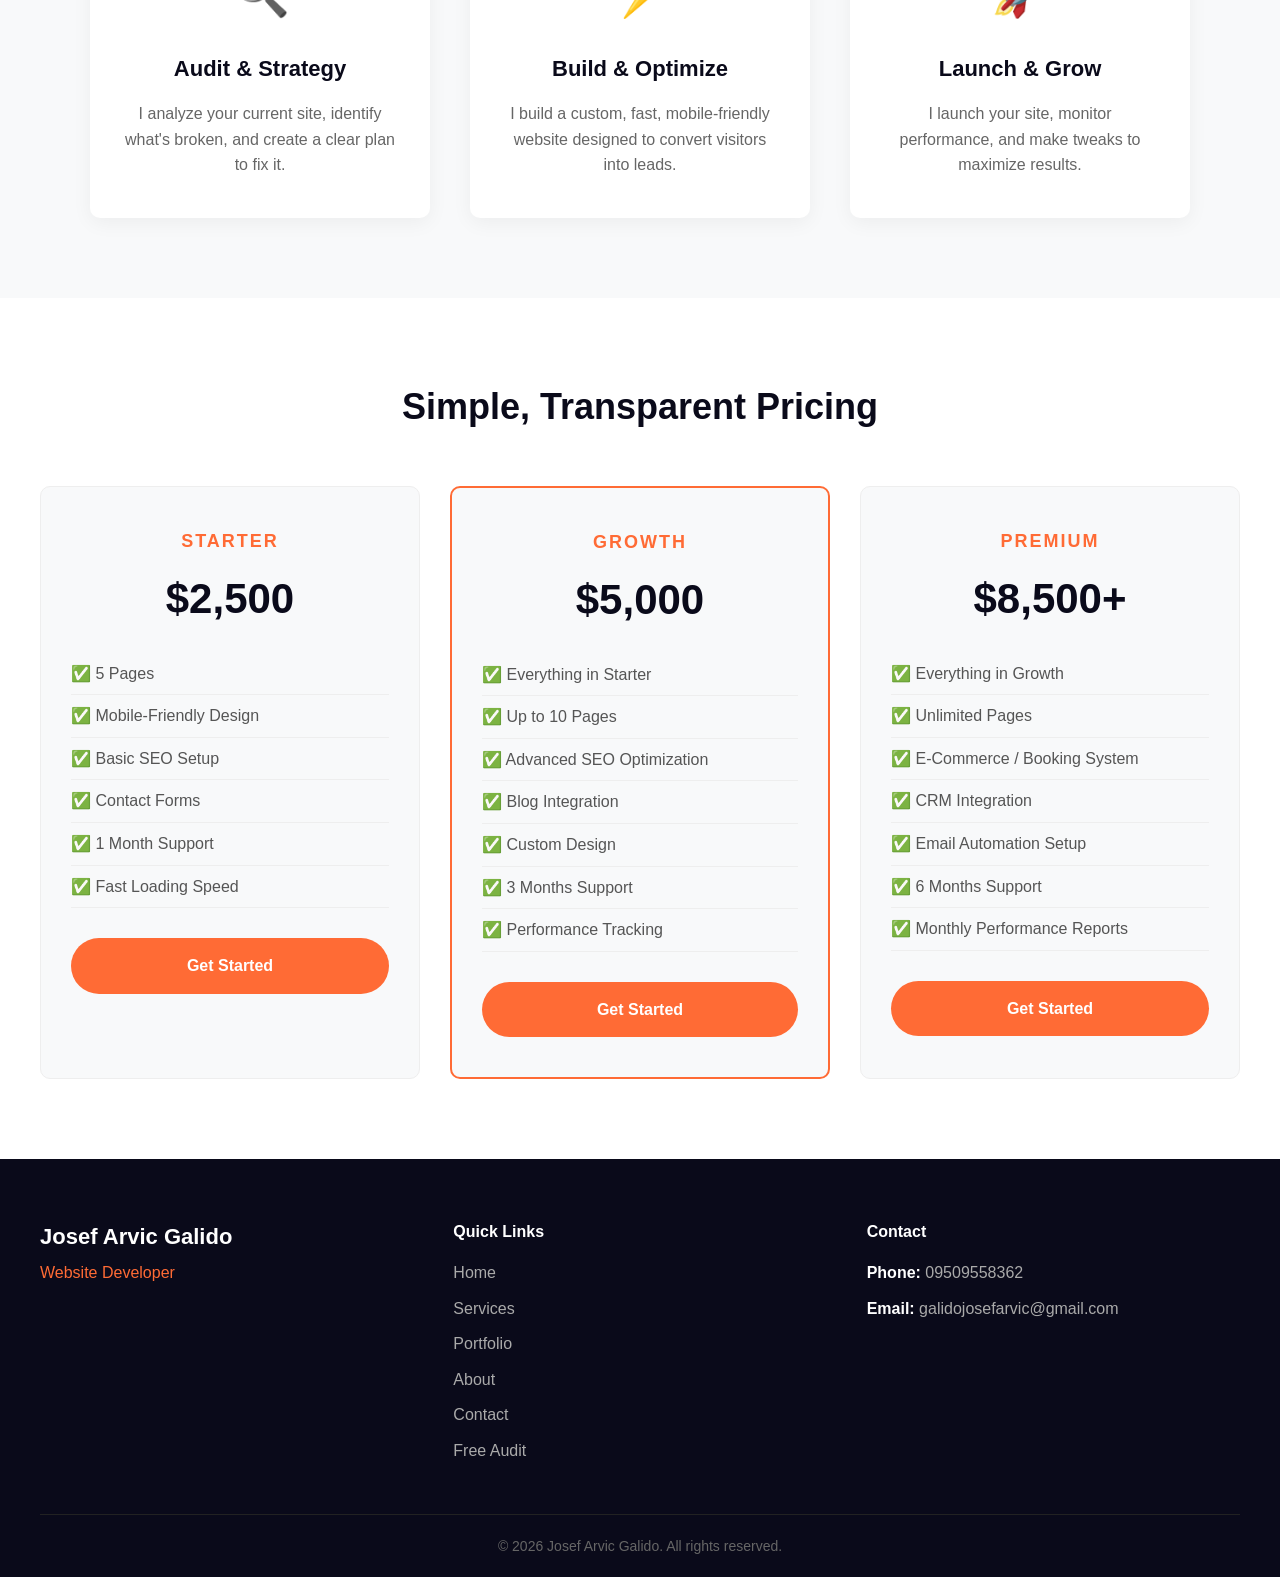
==== commit 96c08138: "Update about.html" ====
--- a/about.html
+++ b/about.html
@@ -3,10 +3,480 @@
 <head>
     <meta charset="UTF-8">
     <meta name="viewport" content="width=device-width, initial-scale=1.0">
-    <title>Josef Galido - Website Developer</title>
-    
-    <!-- CORRECT CSS PATH -->
-    <link rel="stylesheet" href="style.css">
+    <title>About - Josef Galido - Website Developer</title>
+
+    <style>
+        /* ===== RESET ===== */
+        * {
+            margin: 0;
+            padding: 0;
+            box-sizing: border-box;
+        }
+
+        body {
+            font-family: 'Segoe UI', Tahoma, Geneva, Verdana, sans-serif;
+            line-height: 1.6;
+            color: #333;
+            background: #f8f9fa;
+        }
+
+        a {
+            text-decoration: none;
+            color: inherit;
+        }
+
+        /* ===== NAVIGATION ===== */
+        nav {
+            background: #0a0a1a;
+            padding: 20px 40px;
+            position: sticky;
+            top: 0;
+            z-index: 1000;
+            border-bottom: 3px solid #ff6b35;
+        }
+
+        .nav-container {
+            max-width: 1200px;
+            margin: 0 auto;
+            display: flex;
+            justify-content: space-between;
+            align-items: center;
+            flex-wrap: wrap;
+        }
+
+        .logo h2 {
+            color: #ffffff;
+            font-size: 22px;
+            letter-spacing: 1px;
+        }
+
+        .logo p {
+            color: #ff6b35;
+            font-size: 14px;
+            font-weight: 300;
+        }
+
+        nav ul {
+            display: flex;
+            list-style: none;
+            gap: 30px;
+            flex-wrap: wrap;
+        }
+
+        nav ul li a {
+            color: #ffffff;
+            font-size: 15px;
+            font-weight: 400;
+            transition: color 0.3s;
+            padding: 8px 0;
+        }
+
+        nav ul li a:hover {
+            color: #ff6b35;
+        }
+
+        nav ul li:last-child a {
+            background: #ff6b35;
+            padding: 8px 20px;
+            border-radius: 5px;
+            font-weight: 600;
+        }
+
+        nav ul li:last-child a:hover {
+            background: #e55a2b;
+            color: #fff;
+        }
+
+        /* ===== HERO ===== */
+        .hero {
+            background: linear-gradient(135deg, #0a0a1a 0%, #1a1a3e 100%);
+            padding: 100px 40px;
+            text-align: center;
+            color: #fff;
+        }
+
+        .hero-container {
+            max-width: 900px;
+            margin: 0 auto;
+        }
+
+        .hero h1 {
+            font-size: 48px;
+            font-weight: 700;
+            margin-bottom: 20px;
+            line-height: 1.2;
+        }
+
+        .hero h1 span {
+            color: #ff6b35;
+        }
+
+        .hero p {
+            font-size: 20px;
+            color: #ccc;
+            margin-bottom: 40px;
+            max-width: 700px;
+            margin-left: auto;
+            margin-right: auto;
+        }
+
+        .hero-buttons {
+            display: flex;
+            gap: 20px;
+            justify-content: center;
+            flex-wrap: wrap;
+        }
+
+        .btn {
+            display: inline-block;
+            padding: 15px 40px;
+            border-radius: 50px;
+            font-weight: 600;
+            font-size: 16px;
+            transition: all 0.3s;
+        }
+
+        .btn-primary {
+            background: #ff6b35;
+            color: #fff;
+        }
+
+        .btn-primary:hover {
+            background: #e55a2b;
+            transform: translateY(-2px);
+            box-shadow: 0 10px 30px rgba(255, 107, 53, 0.3);
+        }
+
+        .btn-secondary {
+            background: transparent;
+            color: #fff;
+            border: 2px solid #fff;
+        }
+
+        .btn-secondary:hover {
+            background: #fff;
+            color: #0a0a1a;
+            transform: translateY(-2px);
+        }
+
+        /* ===== TRUST BAR ===== */
+        .trust-bar {
+            background: #fff;
+            padding: 30px 20px;
+            text-align: center;
+            border-bottom: 1px solid #eee;
+        }
+
+        .trust-bar p {
+            font-size: 18px;
+            color: #666;
+            font-weight: 500;
+        }
+
+        /* ===== DIAGNOSIS ===== */
+        .diagnosis {
+            padding: 80px 40px;
+            background: #fff;
+        }
+
+        .diagnosis-container {
+            max-width: 1100px;
+            margin: 0 auto;
+        }
+
+        .diagnosis h2 {
+            font-size: 36px;
+            text-align: center;
+            margin-bottom: 20px;
+            color: #0a0a1a;
+        }
+
+        .diagnosis-container > p {
+            text-align: center;
+            font-size: 18px;
+            color: #666;
+            margin-bottom: 40px;
+        }
+
+        .diagnosis-grid {
+            display: grid;
+            grid-template-columns: repeat(auto-fit, minmax(280px, 1fr));
+            gap: 20px;
+        }
+
+        .diagnosis-item {
+            background: #f8f9fa;
+            padding: 25px 20px;
+            border-radius: 10px;
+            border-left: 4px solid #ff6b35;
+            display: flex;
+            align-items: center;
+            gap: 15px;
+        }
+
+        .diagnosis-item .icon {
+            font-size: 28px;
+        }
+
+        .diagnosis-item p {
+            font-size: 16px;
+            color: #333;
+        }
+
+        .diagnosis-bottom {
+            text-align: center;
+            margin-top: 40px;
+            font-size: 20px;
+            color: #0a0a1a;
+        }
+
+        /* ===== SOLUTION ===== */
+        .solution {
+            padding: 80px 40px;
+            background: #f8f9fa;
+        }
+
+        .solution-container {
+            max-width: 1100px;
+            margin: 0 auto;
+        }
+
+        .solution h2 {
+            font-size: 36px;
+            text-align: center;
+            margin-bottom: 50px;
+            color: #0a0a1a;
+        }
+
+        .solution-grid {
+            display: grid;
+            grid-template-columns: repeat(auto-fit, minmax(280px, 1fr));
+            gap: 40px;
+        }
+
+        .solution-item {
+            background: #fff;
+            padding: 40px 30px;
+            border-radius: 10px;
+            text-align: center;
+            box-shadow: 0 5px 20px rgba(0,0,0,0.05);
+            transition: transform 0.3s;
+        }
+
+        .solution-item:hover {
+            transform: translateY(-5px);
+            box-shadow: 0 10px 40px rgba(0,0,0,0.1);
+        }
+
+        .solution-item .icon {
+            font-size: 48px;
+            display: block;
+            margin-bottom: 20px;
+        }
+
+        .solution-item h3 {
+            font-size: 22px;
+            margin-bottom: 15px;
+            color: #0a0a1a;
+        }
+
+        .solution-item p {
+            color: #666;
+            font-size: 16px;
+        }
+
+        /* ===== PRICING ===== */
+        .pricing {
+            padding: 80px 40px;
+            background: #fff;
+        }
+
+        .pricing-container {
+            max-width: 1200px;
+            margin: 0 auto;
+        }
+
+        .pricing h2 {
+            font-size: 36px;
+            text-align: center;
+            margin-bottom: 50px;
+            color: #0a0a1a;
+        }
+
+        .pricing-grid {
+            display: grid;
+            grid-template-columns: repeat(auto-fit, minmax(300px, 1fr));
+            gap: 30px;
+        }
+
+        .pricing-item {
+            background: #f8f9fa;
+            padding: 40px 30px;
+            border-radius: 10px;
+            text-align: center;
+            transition: transform 0.3s;
+            border: 1px solid #eee;
+        }
+
+        .pricing-item:hover {
+            transform: translateY(-5px);
+            box-shadow: 0 10px 40px rgba(0,0,0,0.1);
+        }
+
+        .pricing-item:nth-child(2) {
+            border: 2px solid #ff6b35;
+        }
+
+        .pricing-item h3 {
+            font-size: 18px;
+            color: #ff6b35;
+            letter-spacing: 2px;
+            margin-bottom: 10px;
+        }
+
+        .pricing-item .price {
+            font-size: 42px;
+            font-weight: 700;
+            color: #0a0a1a;
+            margin-bottom: 20px;
+        }
+
+        .pricing-item ul {
+            list-style: none;
+            text-align: left;
+            margin-bottom: 30px;
+        }
+
+        .pricing-item ul li {
+            padding: 8px 0;
+            color: #555;
+            border-bottom: 1px solid #eee;
+        }
+
+        .pricing-item ul li::before {
+            content: "✅ ";
+            color: #ff6b35;
+        }
+
+        .pricing-item .btn {
+            width: 100%;
+            text-align: center;
+        }
+
+        /* ===== FOOTER ===== */
+        footer {
+            background: #0a0a1a;
+            color: #fff;
+            padding: 60px 40px 20px;
+        }
+
+        .footer-container {
+            max-width: 1200px;
+            margin: 0 auto;
+            display: grid;
+            grid-template-columns: repeat(auto-fit, minmax(200px, 1fr));
+            gap: 40px;
+        }
+
+        .footer-left h3 {
+            font-size: 22px;
+            color: #fff;
+            margin-bottom: 5px;
+        }
+
+        .footer-left p {
+            color: #ff6b35;
+        }
+
+        .footer-center h4,
+        .footer-right h4 {
+            color: #fff;
+            margin-bottom: 15px;
+        }
+
+        .footer-center ul {
+            list-style: none;
+        }
+
+        .footer-center ul li {
+            margin-bottom: 10px;
+        }
+
+        .footer-center ul li a {
+            color: #aaa;
+            transition: color 0.3s;
+        }
+
+        .footer-center ul li a:hover {
+            color: #ff6b35;
+        }
+
+        .footer-right p {
+            color: #aaa;
+            margin-bottom: 10px;
+        }
+
+        .footer-right p strong {
+            color: #fff;
+        }
+
+        .footer-bottom {
+            max-width: 1200px;
+            margin: 40px auto 0;
+            padding-top: 20px;
+            border-top: 1px solid #222;
+            text-align: center;
+            color: #666;
+            font-size: 14px;
+        }
+
+        /* ===== RESPONSIVE ===== */
+        @media (max-width: 768px) {
+            .nav-container {
+                flex-direction: column;
+                gap: 15px;
+            }
+
+            nav ul {
+                justify-content: center;
+                gap: 15px;
+            }
+
+            .hero h1 {
+                font-size: 32px;
+            }
+
+            .hero p {
+                font-size: 17px;
+            }
+
+            .hero-buttons {
+                flex-direction: column;
+                align-items: center;
+            }
+
+            .btn {
+                width: 100%;
+                text-align: center;
+            }
+
+            .diagnosis h2,
+            .solution h2,
+            .pricing h2 {
+                font-size: 28px;
+            }
+
+            .pricing-item .price {
+                font-size: 32px;
+            }
+
+            .footer-container {
+                grid-template-columns: 1fr;
+                text-align: center;
+            }
+        }
+    </style>
+
 </head>
 <body>
 
@@ -28,10 +498,10 @@
         </div>
     </nav>
 
-    <!-- ===== HERO SECTION ===== -->
+    <!-- ===== HERO ===== -->
     <section class="hero">
         <div class="hero-container">
-            <h1>Your website should make you money.<br>Not cost you customers.</h1>
+            <h1>Your website should make you money.<br><span>Not cost you customers.</span></h1>
             <p>I build fast, professional websites that actually convert visitors into paying clients. No fluff. No delays. Just results.</p>
             <div class="hero-buttons">
                 <a href="audit.html" class="btn btn-primary">Get Your Free Website Audit</a>
@@ -45,30 +515,30 @@
         <p>Trusted by small businesses, startups, and entrepreneurs who needed a website that actually works.</p>
     </section>
 
-    <!-- ===== DIAGNOSIS SECTION ===== -->
+    <!-- ===== DIAGNOSIS ===== -->
     <section class="diagnosis">
         <div class="diagnosis-container">
             <h2>Is Your Website Driving Customers Away?</h2>
             <p>Most websites look decent but perform terribly. Here's what I see every day:</p>
             <div class="diagnosis-grid">
                 <div class="diagnosis-item">
-                    <span class="icon">❌</span>
+                    <span class="icon">⏱️</span>
                     <p>Takes 5+ seconds to load (visitors leave)</p>
                 </div>
                 <div class="diagnosis-item">
-                    <span class="icon">❌</span>
+                    <span class="icon">📱</span>
                     <p>Doesn't work properly on mobile phones</p>
                 </div>
                 <div class="diagnosis-item">
-                    <span class="icon">❌</span>
+                    <span class="icon">🎯</span>
                     <p>No clear call-to-action (visitors don't know what to do)</p>
                 </div>
                 <div class="diagnosis-item">
-                    <span class="icon">❌</span>
+                    <span class="icon">🔍</span>
                     <p>Poor SEO (Google can't find you)</p>
                 </div>
                 <div class="diagnosis-item">
-                    <span class="icon">❌</span>
+                    <span class="icon">🎨</span>
                     <p>Outdated design (looks unprofessional)</p>
                 </div>
             </div>
@@ -76,7 +546,7 @@
         </div>
     </section>
 
-    <!-- ===== SOLUTION SECTION ===== -->
+    <!-- ===== SOLUTION ===== -->
     <section class="solution">
         <div class="solution-container">
             <h2>Here's How I Fix It</h2>
@@ -100,7 +570,7 @@
         </div>
     </section>
 
-    <!-- ===== PRICING SECTION ===== -->
+    <!-- ===== PRICING ===== -->
     <section class="pricing">
         <div class="pricing-container">
             <h2>Simple, Transparent Pricing</h2>
@@ -179,8 +649,5 @@
         </div>
     </footer>
 
-    <!-- CORRECT SCRIPT PATH -->
-    <script src="script.js"></script>
-
 </body>
 </html>
